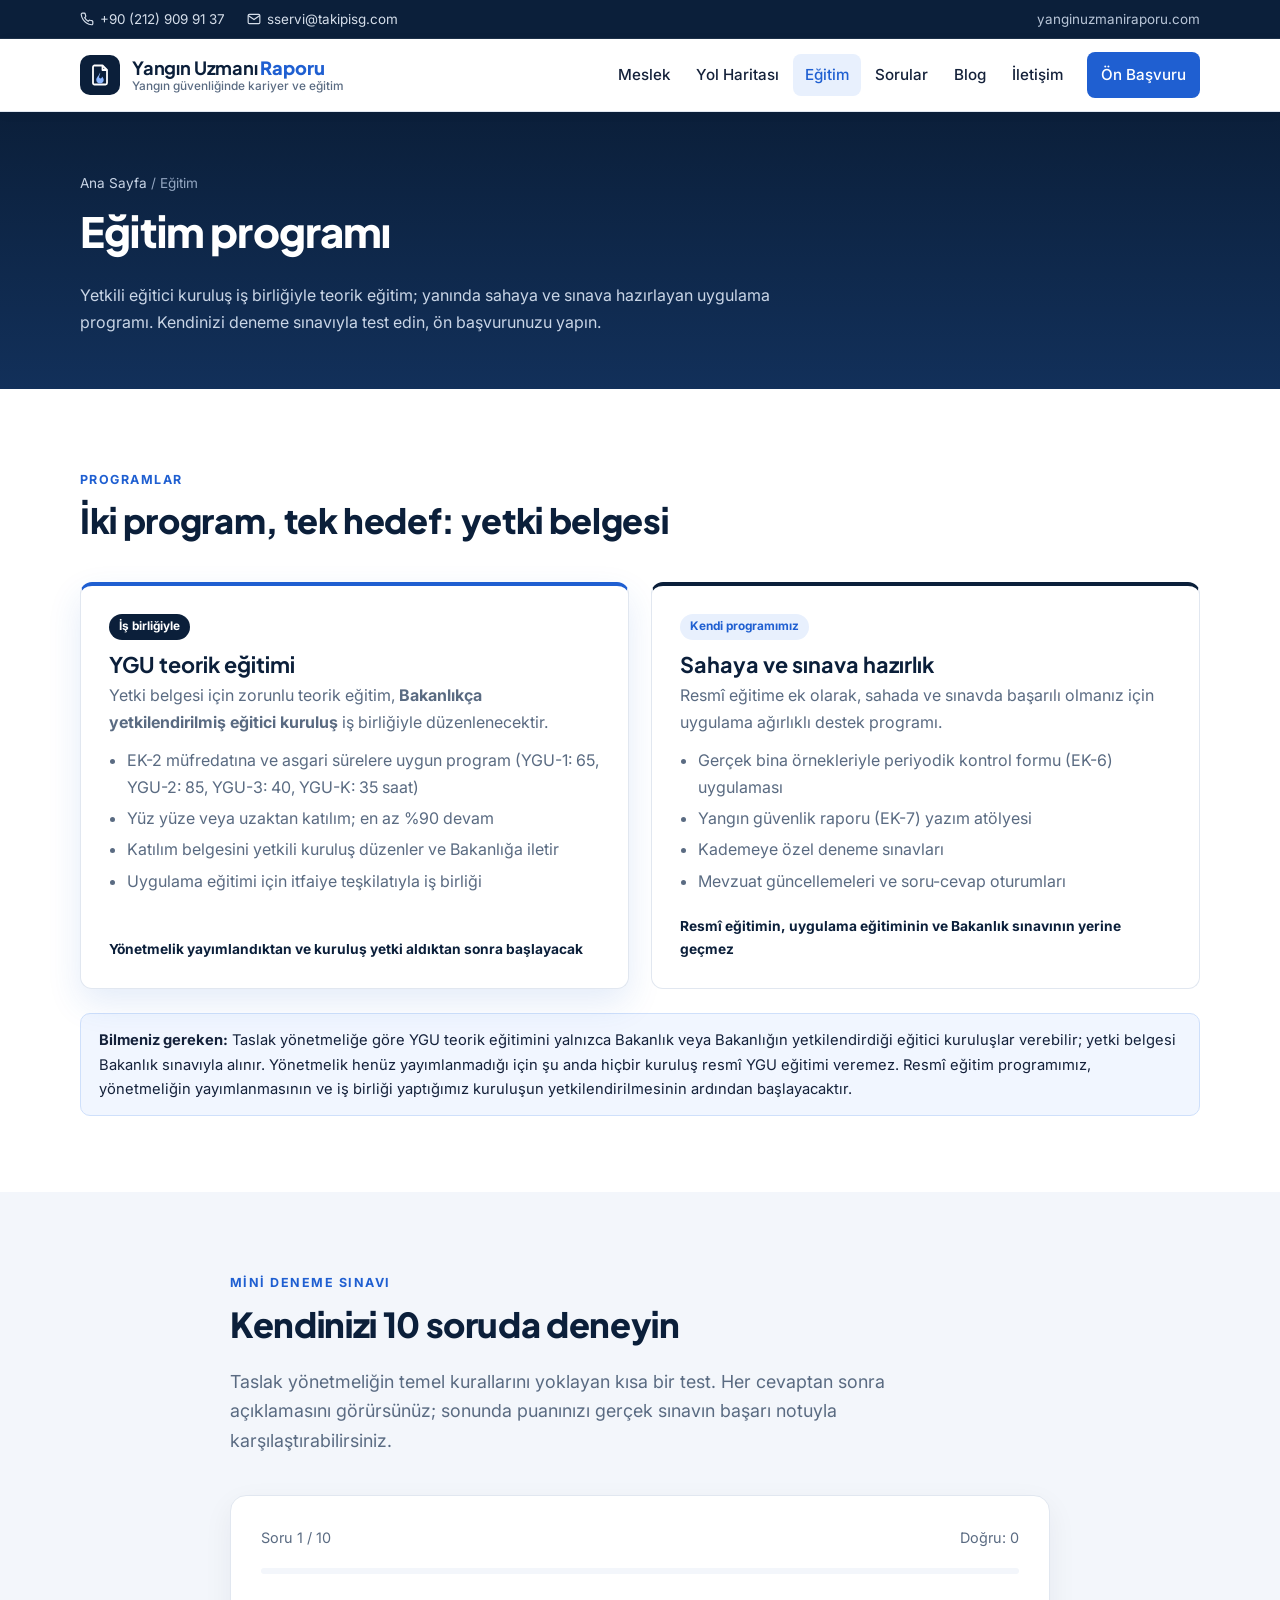
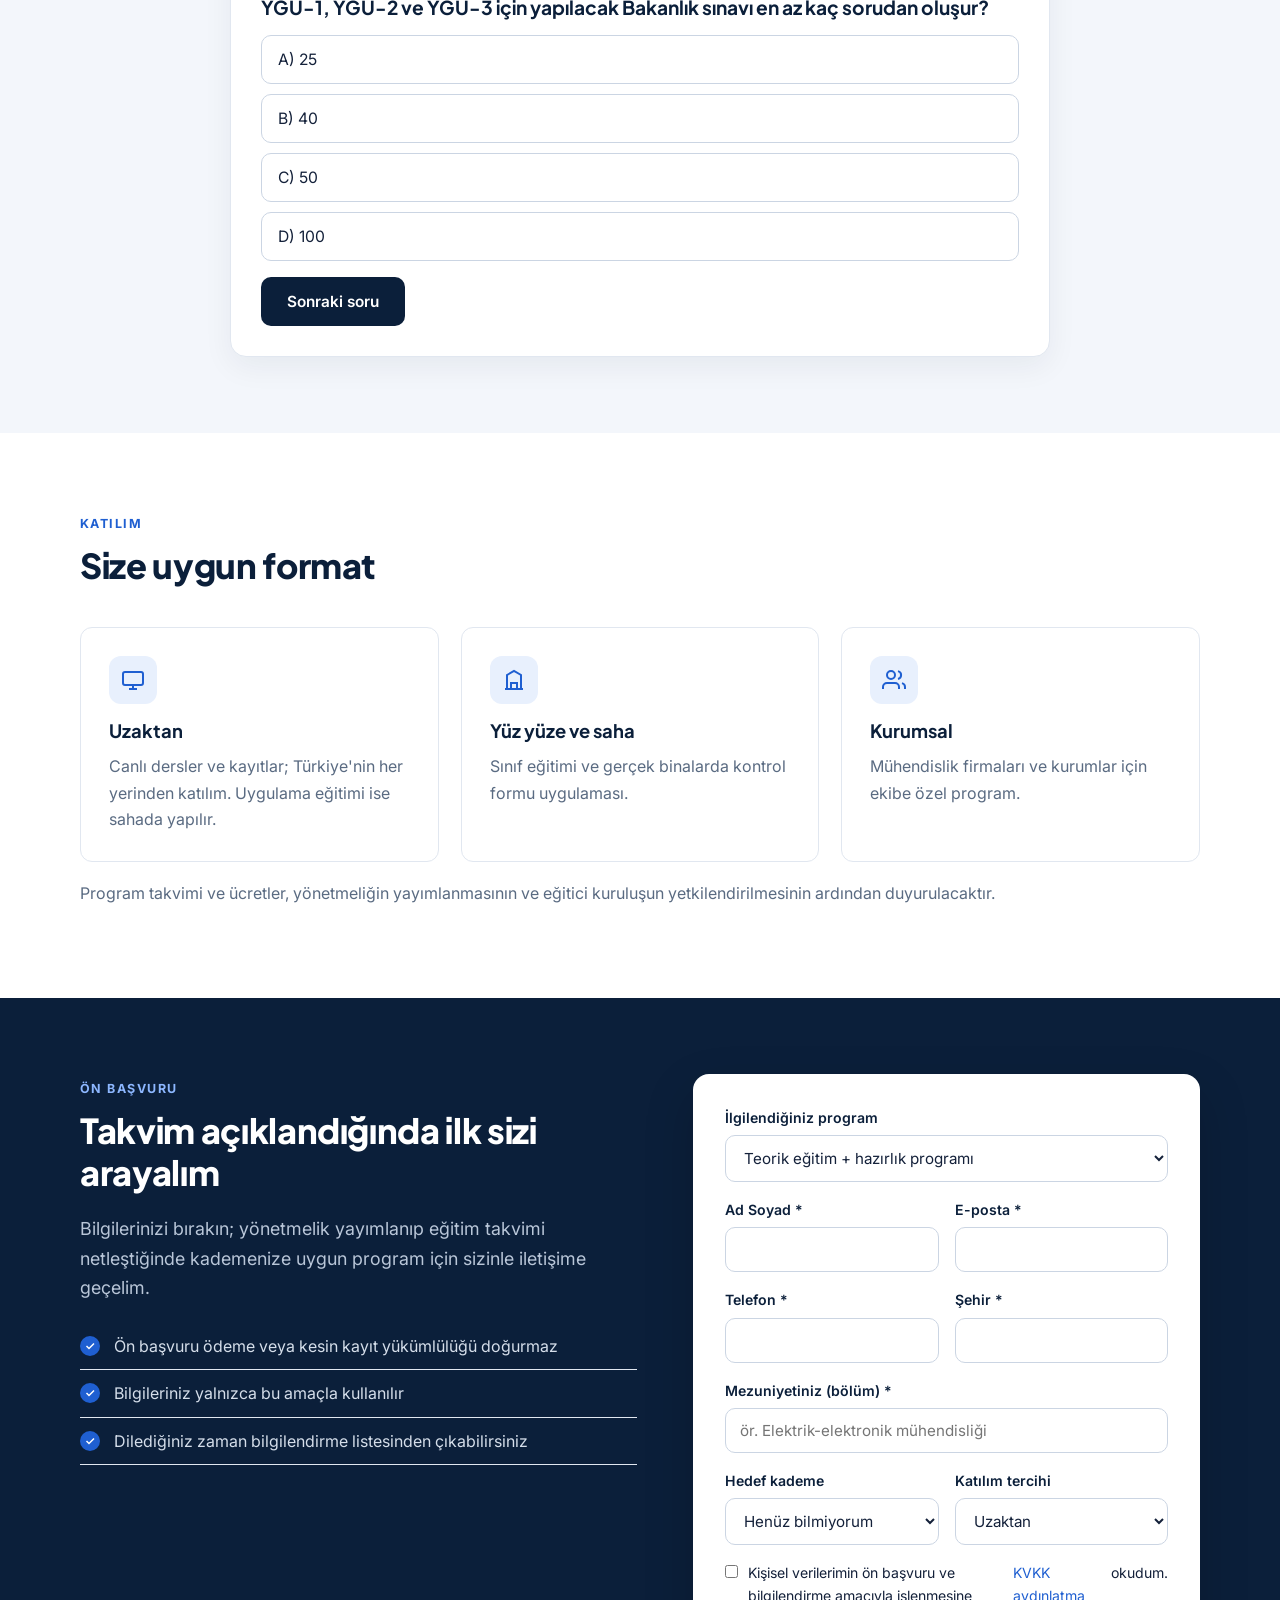
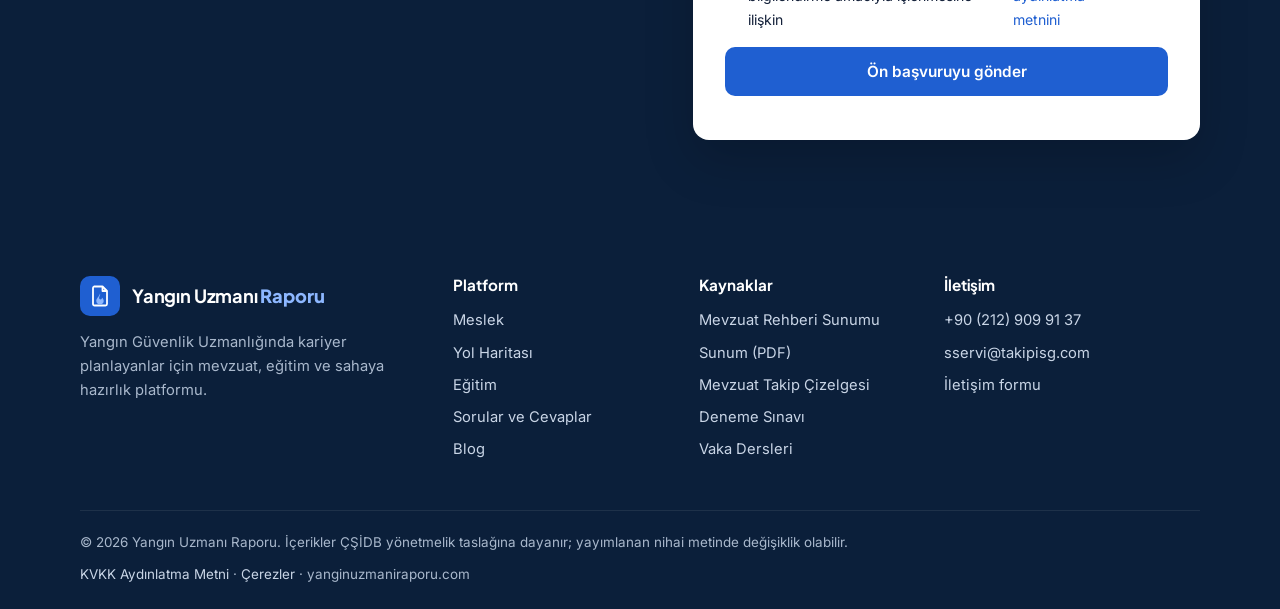
==== egitim.html @ 19a96a96 "Yangın Uzmanı Raporu sitesi: ilk yayın" ====
<!doctype html>
<html lang="tr">
<head>
  <meta charset="utf-8">
  <meta name="viewport" content="width=device-width, initial-scale=1">
  <title>Eğitim: YGU Teorik Eğitimi, Hazırlık ve Deneme Sınavı | Yangın Uzmanı Raporu</title>
  <meta name="description" content="Yetkili eğitici kuruluş iş birliğiyle YGU teorik eğitimi, sahaya ve sınava hazırlık programı, 10 soruluk mini deneme sınavı ve ön başvuru formu.">
  <link href="https://fonts.googleapis.com/css2?family=Inter:wght@400;500;600;700&display=swap" rel="stylesheet">
  <link rel="icon" href="assets/favicon.svg" type="image/svg+xml">
  <meta name="theme-color" content="#0b1f3a">
  <link rel="canonical" href="https://www.yanginuzmaniraporu.com/egitim.html">
  <meta property="og:type" content="website">
  <meta property="og:site_name" content="Yangın Uzmanı Raporu">
  <meta property="og:locale" content="tr_TR">
  <meta property="og:title" content="Eğitim: YGU Teorik Eğitimi, Hazırlık ve Deneme Sınavı | Yangın Uzmanı Raporu">
  <meta property="og:description" content="Yetkili eğitici kuruluş iş birliğiyle YGU teorik eğitimi, sahaya ve sınava hazırlık programı, 10 soruluk mini deneme sınavı ve ön başvuru formu.">
  <meta property="og:url" content="https://www.yanginuzmaniraporu.com/egitim.html">
  <meta property="og:image" content="https://www.yanginuzmaniraporu.com/assets/og-image.png">
  <meta name="twitter:card" content="summary_large_image">
<link rel="stylesheet" href="assets/style.css">
</head>
<body>
<header id="site-header"></header>

<section class="page-hero">
  <div class="container">
    <div class="crumbs"><a href="index.html">Ana Sayfa</a> / Eğitim</div>
    <h1>Eğitim programı</h1>
    <p>Yetkili eğitici kuruluş iş birliğiyle teorik eğitim; yanında sahaya ve sınava hazırlayan uygulama programı. Kendinizi deneme sınavıyla test edin, ön başvurunuzu yapın.</p>
  </div>
</section>

<section class="section">
  <div class="container">
    <div class="section-head"><span class="eyebrow">Programlar</span><h2>İki program, tek hedef: yetki belgesi</h2></div>
    <div class="grid grid-2">
      <div class="card level featured">
        <span class="tag navy" style="align-self:flex-start">İş birliğiyle</span>
        <h3 style="margin-top:12px;font-size:1.35rem">YGU teorik eğitimi</h3>
        <p>Yetki belgesi için zorunlu teorik eğitim, <strong data-ortak></strong> iş birliğiyle düzenlenecektir.</p>
        <ul>
          <li>EK-2 müfredatına ve asgari sürelere uygun program (YGU-1: 65, YGU-2: 85, YGU-3: 40, YGU-K: 35 saat)</li>
          <li>Yüz yüze veya uzaktan katılım; en az %90 devam</li>
          <li>Katılım belgesini yetkili kuruluş düzenler ve Bakanlığa iletir</li>
          <li>Uygulama eğitimi için itfaiye teşkilatıyla iş birliği</li>
        </ul>
        <div class="hours">Yönetmelik yayımlandıktan ve kuruluş yetki aldıktan sonra başlayacak</div>
      </div>
      <div class="card level">
        <span class="tag" style="align-self:flex-start">Kendi programımız</span>
        <h3 style="margin-top:12px;font-size:1.35rem">Sahaya ve sınava hazırlık</h3>
        <p>Resmî eğitime ek olarak, sahada ve sınavda başarılı olmanız için uygulama ağırlıklı destek programı.</p>
        <ul>
          <li>Gerçek bina örnekleriyle periyodik kontrol formu (EK-6) uygulaması</li>
          <li>Yangın güvenlik raporu (EK-7) yazım atölyesi</li>
          <li>Kademeye özel deneme sınavları</li>
          <li>Mevzuat güncellemeleri ve soru-cevap oturumları</li>
        </ul>
        <div class="hours">Resmî eğitimin, uygulama eğitiminin ve Bakanlık sınavının yerine geçmez</div>
      </div>
    </div>
    <div class="note" style="margin-top:24px"><strong>Bilmeniz gereken:</strong> Taslak yönetmeliğe göre YGU teorik eğitimini yalnızca Bakanlık veya Bakanlığın yetkilendirdiği eğitici kuruluşlar verebilir; yetki belgesi Bakanlık sınavıyla alınır. Yönetmelik henüz yayımlanmadığı için şu anda hiçbir kuruluş resmî YGU eğitimi veremez. Resmî eğitim programımız, yönetmeliğin yayımlanmasının ve iş birliği yaptığımız kuruluşun yetkilendirilmesinin ardından başlayacaktır.</div>
  </div>
</section>

<section class="section soft" id="deneme">
  <div class="container" style="max-width:860px">
    <div class="section-head"><span class="eyebrow">Mini deneme sınavı</span><h2>Kendinizi 10 soruda deneyin</h2>
      <p class="lead">Taslak yönetmeliğin temel kurallarını yoklayan kısa bir test. Her cevaptan sonra açıklamasını görürsünüz; sonunda puanınızı gerçek sınavın başarı notuyla karşılaştırabilirsiniz.</p></div>
    <div class="quiz" id="quiz"></div>
  </div>
</section>

<section class="section">
  <div class="container">
    <div class="section-head"><span class="eyebrow">Katılım</span><h2>Size uygun format</h2></div>
    <div class="grid grid-3">
      <div class="card"><div class="icon"><svg viewBox="0 0 24 24" fill="none" stroke="currentColor" stroke-width="2"><rect x="2" y="4" width="20" height="13" rx="2"/><path d="M8 21h8M12 17v4"/></svg></div><h3>Uzaktan</h3><p>Canlı dersler ve kayıtlar; Türkiye'nin her yerinden katılım. Uygulama eğitimi ise sahada yapılır.</p></div>
      <div class="card"><div class="icon"><svg viewBox="0 0 24 24" fill="none" stroke="currentColor" stroke-width="2"><path d="M3 21h18M5 21V7l7-4 7 4v14"/><path d="M9 21v-6h6v6"/></svg></div><h3>Yüz yüze ve saha</h3><p>Sınıf eğitimi ve gerçek binalarda kontrol formu uygulaması.</p></div>
      <div class="card"><div class="icon"><svg viewBox="0 0 24 24" fill="none" stroke="currentColor" stroke-width="2"><path d="M17 21v-2a4 4 0 0 0-4-4H5a4 4 0 0 0-4 4v2"/><circle cx="9" cy="7" r="4"/><path d="M23 21v-2a4 4 0 0 0-3-3.9M16 3.1a4 4 0 0 1 0 7.8"/></svg></div><h3>Kurumsal</h3><p>Mühendislik firmaları ve kurumlar için ekibe özel program.</p></div>
    </div>
    <p style="margin-top:18px;color:var(--muted)">Program takvimi ve ücretler, yönetmeliğin yayımlanmasının ve eğitici kuruluşun yetkilendirilmesinin ardından duyurulacaktır.</p>
  </div>
</section>

<section class="section dark" id="on-basvuru">
  <div class="container split" style="align-items:start">
    <div>
      <span class="eyebrow">Ön başvuru</span>
      <h2>Takvim açıklandığında ilk sizi arayalım</h2>
      <p class="lead">Bilgilerinizi bırakın; yönetmelik yayımlanıp eğitim takvimi netleştiğinde kademenize uygun program için sizinle iletişime geçelim.</p>
      <ul class="check-list" style="margin-top:20px">
        <li>Ön başvuru ödeme veya kesin kayıt yükümlülüğü doğurmaz</li>
        <li>Bilgileriniz yalnızca bu amaçla kullanılır</li>
        <li>Dilediğiniz zaman bilgilendirme listesinden çıkabilirsiniz</li>
      </ul>
    </div>
    <form data-form="YGU Eğitimi Ön Başvuru" class="form-card">
      <label for="k-program">İlgilendiğiniz program</label>
      <select id="k-program" name="Program"><option>Teorik eğitim + hazırlık programı</option><option>Yalnızca YGU teorik eğitimi</option><option>Yalnızca hazırlık programı</option><option>Kurumsal (ekip) programı</option></select>
      <div class="row">
        <div><label for="k-ad">Ad Soyad *</label><input id="k-ad" name="Ad Soyad" required></div>
        <div><label for="k-mail">E-posta *</label><input id="k-mail" name="E-posta" type="email" required></div>
      </div>
      <div class="row">
        <div><label for="k-tel">Telefon *</label><input id="k-tel" name="Telefon" type="tel" required></div>
        <div><label for="k-sehir">Şehir *</label><input id="k-sehir" name="Şehir" required></div>
      </div>
      <label for="k-mezun">Mezuniyetiniz (bölüm) *</label><input id="k-mezun" name="Mezuniyet" required placeholder="ör. Elektrik-elektronik mühendisliği">
      <div class="row">
        <div><label for="k-kademe">Hedef kademe</label>
          <select id="k-kademe" name="Hedef Kademe"><option>Henüz bilmiyorum</option><option>YGU-1</option><option>YGU-2</option><option>YGU-3</option><option>YGU-K</option></select></div>
        <div><label for="k-format">Katılım tercihi</label>
          <select id="k-format" name="Katılım"><option>Uzaktan</option><option>Yüz yüze</option><option>Kurumsal</option></select></div>
      </div>
      <label class="check"><input type="checkbox" required> Kişisel verilerimin ön başvuru ve bilgilendirme amacıyla işlenmesine ilişkin <a href="kvkk.html" target="_blank">KVKK aydınlatma metnini</a> okudum.</label>
      <button class="btn btn-accent" type="submit" style="width:100%;margin-top:8px">Ön başvuruyu gönder</button>
      <p class="form-status" style="margin:12px 0 0;color:var(--muted);font-size:.88rem"></p>
    </form>
  </div>
</section>

<footer id="site-footer"></footer>
<script src="data/deneme.js"></script>
<script src="assets/main.js"></script>
<script src="assets/tools.js"></script>
<script>document.addEventListener("DOMContentLoaded", () => initQuiz("quiz"));</script>
</body>
</html>
---- assets/style.css ----
@import url("https://fonts.googleapis.com/css2?family=Plus+Jakarta+Sans:wght@600;700;800&display=swap");
/* =========================================================
   Renk paleti: lacivert ve beyaz ağırlıklı
   ========================================================= */
:root {
  --font-head: "Plus Jakarta Sans", "Inter", system-ui, sans-serif;
  --navy: #0b1f3a;
  --navy-2: #12305a;
  --navy-3: #1b3f73;
  --accent: #1f5fd1;        /* vurgu mavisi: buton, bağlantı */
  --accent-2: #8db7ff;      /* koyu zeminde açık vurgu */
  --accent-soft: #e8f0fd;   /* açık zeminde etiket/ikon arka planı */
  --ink: #14213a;
  --muted: #5a6b82;
  --line: #e1e7f0;
  --bg: #ffffff;
  --bg-soft: #f3f6fb;
  --radius: 12px;
  --max: 1160px;
  --font: "Inter", system-ui, -apple-system, "Segoe UI", Roboto, sans-serif;
  /* eski sayfalarla uyumluluk */
  --fire: var(--accent);
  --fire-2: var(--accent-2);
}

* { box-sizing: border-box; }
html { scroll-behavior: smooth; }
body { margin: 0; font-family: var(--font); color: var(--ink); background: var(--bg); line-height: 1.65; font-size: 16px; }
img { max-width: 100%; display: block; }
a { color: var(--accent); text-decoration: none; }
a:hover { text-decoration: underline; }
h1, h2, h3, h4 { line-height: 1.22; margin: 0 0 .6em; color: var(--navy); font-family: var(--font-head); font-weight: 800; }
h3, h4 { font-weight: 700; }
h1 { font-size: clamp(2rem, 4.8vw, 3.3rem); letter-spacing: -.02em; }
h2 { font-size: clamp(1.5rem, 3vw, 2.15rem); letter-spacing: -.01em; }
h3 { font-size: 1.15rem; }
p { margin: 0 0 1em; }

.container { width: 100%; max-width: var(--max); margin: 0 auto; padding: 0 20px; }
.section { padding: 76px 0; scroll-margin-top: 80px; }
.section.soft { background: var(--bg-soft); }
.section.dark { background: var(--navy); color: #d5deea; }
.section.dark h2, .section.dark h3 { color: #fff; }
.section-head { max-width: 740px; margin-bottom: 40px; }
.section-head.center { margin-left: auto; margin-right: auto; text-align: center; }
.eyebrow { display: inline-block; font-size: .78rem; font-weight: 700; letter-spacing: .12em; text-transform: uppercase; color: var(--accent); margin-bottom: 10px; }
.section.dark .eyebrow, .hero .eyebrow, .page-hero .eyebrow { color: var(--accent-2); }
.lead { font-size: 1.12rem; color: var(--muted); }
.section.dark .lead { color: #b9c6d8; }

/* Duyuru şeridi ve üst çubuk */
.announce { background: var(--accent); color: #fff; font-size: .88rem; text-align: center; padding: 8px 40px; position: relative; }
.announce a { color: #fff; font-weight: 700; text-decoration: underline; }
.announce button { position: absolute; right: 12px; top: 50%; transform: translateY(-50%); background: none; border: 0; color: #fff; font-size: 1.1rem; cursor: pointer; }
.topbar { background: var(--navy); color: #b9c6d8; font-size: .84rem; border-bottom: 1px solid rgba(255,255,255,.08); }
.topbar .container { display: flex; gap: 22px; justify-content: space-between; align-items: center; height: 38px; }
.topbar a { color: #d5deea; }
.topbar .left { display: flex; gap: 22px; }
@media (max-width: 640px) { .topbar .hide-sm { display: none; } }

/* Header */
.site-header { position: sticky; top: 0; z-index: 50; background: #fff; border-bottom: 1px solid var(--line); box-shadow: 0 2px 12px rgba(11,31,58,.04); }
.site-header .container { display: flex; align-items: center; justify-content: space-between; height: 72px; }
.brand { display: flex; align-items: center; gap: 12px; color: var(--navy); font-weight: 800; font-size: 1.08rem; line-height: 1.2; }
.brand:hover { text-decoration: none; }
.brand-mark { width: 40px; height: 40px; border-radius: 10px; display: grid; place-items: center; background: var(--navy); flex: none; }
.brand small { display: block; font-weight: 500; font-size: .74rem; color: var(--muted); font-family: var(--font); letter-spacing: 0; }
.wordmark { font-family: var(--font-head); font-weight: 700; font-size: 1.14rem; letter-spacing: -.01em; }
.wordmark b { font-weight: 800; color: var(--accent); }
.site-footer .wordmark b { color: var(--accent-2); }
.nav { display: flex; gap: 2px; align-items: center; }
.nav a { color: var(--ink); padding: 8px 12px; border-radius: 8px; font-size: .95rem; font-weight: 500; white-space: nowrap; }
.nav a:hover { background: var(--bg-soft); text-decoration: none; }
.nav a.active { color: var(--accent); background: var(--accent-soft); }
.nav .btn { margin-left: 10px; color: #fff; }
.nav .btn:hover { background: var(--navy-2); }
.nav-toggle { display: none; background: none; border: 0; color: var(--navy); padding: 8px; cursor: pointer; }
@media (max-width: 980px) {
  .nav-toggle { display: block; }
  .nav { display: none; position: absolute; top: 72px; left: 0; right: 0; flex-direction: column; align-items: stretch; background: #fff; padding: 12px 20px 20px; gap: 2px; border-bottom: 1px solid var(--line); box-shadow: 0 12px 24px rgba(11,31,58,.08); }
  .nav.open { display: flex; }
  .nav .btn { margin: 8px 0 0; text-align: center; }
}

/* Buttons */
.btn { display: inline-block; padding: 13px 24px; border-radius: 10px; font-weight: 600; font-size: .96rem; border: 2px solid transparent; cursor: pointer; transition: .15s; font-family: inherit; text-align: center; }
.btn:hover { text-decoration: none; transform: translateY(-1px); }
.btn-primary { background: var(--navy); color: #fff !important; }
.btn-primary:hover { background: var(--navy-3); }
.btn-accent { background: var(--accent); color: #fff !important; }
.btn-accent:hover { background: #184fb0; }
.btn-white { background: #fff; color: var(--navy) !important; }
.btn-ghost { border-color: rgba(255,255,255,.45); color: #fff !important; background: transparent; }
.btn-ghost:hover { border-color: #fff; }
.btn-outline { border-color: var(--navy); color: var(--navy) !important; background: transparent; }

/* Hero */
.hero { position: relative; color: #fff; overflow: hidden; text-align: center;
  background: radial-gradient(900px 420px at 50% -10%, rgba(141,183,255,.22), transparent 70%), linear-gradient(180deg, var(--navy) 0%, var(--navy-2) 100%);
  padding: 96px 0 88px; }
.hero h1 { color: #fff; max-width: 860px; margin-left: auto; margin-right: auto; }
.hero h1 span { color: var(--accent-2); display: block; }
.hero p { color: #c9d5e6; font-size: 1.15rem; max-width: 680px; margin-left: auto; margin-right: auto; }
.pill { display: inline-flex; align-items: center; gap: 8px; border: 1px solid rgba(255,255,255,.25); background: rgba(255,255,255,.06); color: #dbe5f3; border-radius: 99px; padding: 6px 16px; font-size: .85rem; margin-bottom: 22px; }
.pill i { width: 8px; height: 8px; border-radius: 50%; background: #5ad19a; display: inline-block; }
.hero-actions { display: flex; gap: 12px; flex-wrap: wrap; margin-top: 28px; justify-content: center; }
.stats { display: grid; grid-template-columns: repeat(4, 1fr); gap: 16px; margin: 56px auto 0; max-width: 900px; }
.stats div { background: rgba(255,255,255,.06); border: 1px solid rgba(255,255,255,.12); border-radius: 14px; padding: 18px 12px; }
.stats strong { display: block; font-size: 1.9rem; color: #fff; line-height: 1.1; }
.stats span { font-size: .85rem; color: #b9c6d8; }
@media (max-width: 720px) { .stats { grid-template-columns: repeat(2, 1fr); } .hero { padding: 64px 0; } }

.page-hero { background: linear-gradient(180deg, var(--navy) 0%, var(--navy-2) 100%); color: #fff; padding: 60px 0 54px; }
.page-hero h1 { color: #fff; font-size: clamp(1.8rem, 4vw, 2.6rem); }
.page-hero p { color: #c9d5e6; max-width: 720px; margin: 0; }
.crumbs { font-size: .85rem; color: #93a6c1; margin-bottom: 12px; }
.crumbs a { color: #c9d5e6; }

/* Grid & cards */
.grid { display: grid; gap: 22px; }
.grid-2 { grid-template-columns: repeat(2, 1fr); }
.grid-3 { grid-template-columns: repeat(3, 1fr); }
.grid-4 { grid-template-columns: repeat(4, 1fr); }
@media (max-width: 960px) { .grid-3, .grid-4 { grid-template-columns: repeat(2, 1fr); } }
@media (max-width: 640px) { .grid-2, .grid-3, .grid-4 { grid-template-columns: 1fr; } }
.card { background: #fff; border: 1px solid var(--line); border-radius: var(--radius); padding: 28px; transition: .2s; }
.card:hover { border-color: #c5d5ee; box-shadow: 0 12px 30px rgba(11,31,58,.07); }
.card p { color: var(--muted); margin-bottom: 0; }
.card ul { margin: 12px 0 0; padding-left: 18px; color: var(--muted); }
.card ul li { margin-bottom: 5px; }
.icon { width: 48px; height: 48px; border-radius: 12px; display: grid; place-items: center; background: var(--accent-soft); color: var(--accent); margin-bottom: 16px; }
.icon svg { width: 24px; height: 24px; }
.tag { display: inline-block; font-size: .74rem; font-weight: 700; padding: 3px 10px; border-radius: 99px; background: var(--accent-soft); color: var(--accent); margin-right: 6px; }
.tag.navy { background: var(--navy); color: #fff; }
.tag.gray { background: #eef1f5; color: #4b5866; }

/* Adımlar */
.step-card { position: relative; padding-top: 34px; }
.step-no { position: absolute; top: -18px; left: 24px; width: 40px; height: 40px; border-radius: 50%; background: var(--navy); color: #fff; font-weight: 800; display: grid; place-items: center; box-shadow: 0 0 0 6px var(--bg-soft); }
.step-card .tag { margin-top: 12px; }

/* Seviye kartları */
.level { display: flex; flex-direction: column; border-top: 4px solid var(--navy); }
.level.featured { border-top-color: var(--accent); box-shadow: 0 14px 34px rgba(31,95,209,.12); }
.level .lv { font-size: 1.7rem; font-weight: 800; color: var(--navy); line-height: 1; }
.level.featured .lv { color: var(--accent); }
.level h3 { margin: 6px 0 4px; }
.level .who { font-size: .9rem; color: var(--muted); margin-bottom: 10px; }
.level .label { font-size: .74rem; font-weight: 700; letter-spacing: .08em; text-transform: uppercase; color: var(--navy); margin-top: 8px; }
.level .hours { margin-top: auto; padding-top: 16px; font-size: .86rem; font-weight: 700; color: var(--navy); }
.level .warn { font-size: .84rem; background: #fff8e6; border: 1px solid #f1dfa6; border-radius: 8px; padding: 8px 10px; margin-top: 10px; color: #6b5a1f; }

/* Bina kartları */
.bld .period { display: inline-block; font-weight: 700; font-size: .85rem; color: var(--navy); background: var(--bg-soft); border-radius: 99px; padding: 4px 12px; margin: 10px 0 8px; }
.bld .rule { font-size: .9rem; color: var(--ink); border-top: 1px dashed var(--line); padding-top: 8px; margin-top: 8px; }

/* Split / panel */
.split { display: grid; grid-template-columns: 1.1fr 1fr; gap: 56px; align-items: center; }
@media (max-width: 860px) { .split { grid-template-columns: 1fr; gap: 32px; } }
.panel { background: var(--navy); color: #d5deea; border-radius: 16px; padding: 34px; }
.panel h3 { color: #fff; }
.check-list { list-style: none; padding: 0; margin: 0; }
.check-list li { padding: 10px 0 10px 34px; position: relative; border-bottom: 1px solid var(--line); }
.panel .check-list li { border-color: rgba(255,255,255,.1); }
.check-list li::before { content: ""; position: absolute; left: 0; top: 13px; width: 20px; height: 20px; border-radius: 50%;
  background: var(--accent) url("data:image/svg+xml,%3Csvg xmlns='http://www.w3.org/2000/svg' viewBox='0 0 24 24' fill='none' stroke='white' stroke-width='3'%3E%3Cpath d='M5 12l5 5L20 7'/%3E%3C/svg%3E") center/12px no-repeat; }

/* Tablo */
.table-wrap { overflow-x: auto; border: 1px solid var(--line); border-radius: var(--radius); }
table { width: 100%; border-collapse: collapse; font-size: .95rem; background: #fff; }
th, td { text-align: left; padding: 14px 16px; border-bottom: 1px solid var(--line); vertical-align: top; }
th { background: var(--bg-soft); color: var(--navy); font-weight: 700; }
tr:last-child td { border-bottom: 0; }

/* Not kutusu */
.note { background: #f1f6ff; border: 1px solid #cfe0fb; border-radius: 10px; padding: 14px 18px; font-size: .92rem; color: var(--ink); }

/* Formlar */
form .row { display: grid; grid-template-columns: 1fr 1fr; gap: 16px; }
@media (max-width: 640px) { form .row { grid-template-columns: 1fr; } }
label { display: block; font-size: .88rem; font-weight: 600; margin-bottom: 6px; color: var(--navy); }
input, select, textarea { width: 100%; padding: 12px 14px; border: 1px solid #cbd5e3; border-radius: 10px; font-family: inherit; font-size: .95rem; margin-bottom: 16px; background: #fff; color: var(--ink); }
input:focus, select:focus, textarea:focus { outline: 2px solid rgba(31,95,209,.3); border-color: var(--accent); }
textarea { min-height: 130px; resize: vertical; }
label.check { display: flex; gap: 10px; align-items: flex-start; font-weight: 400; color: var(--ink); margin-bottom: 8px; }
label.check input { width: auto; margin: 4px 0 0; }
.form-card { background: #fff; border-radius: 16px; padding: 32px; box-shadow: 0 20px 50px rgba(0,0,0,.18); color: var(--ink); }
@media (max-width: 640px) { .form-card { padding: 22px 18px; } }

/* Testler */
.tool { background: #fff; border: 1px solid var(--line); border-radius: 16px; padding: 32px; box-shadow: 0 10px 30px rgba(11,31,58,.06); }
@media (max-width: 640px) { .tool { padding: 22px 18px; } }
.tool-grid { display: grid; grid-template-columns: 1fr 1fr; gap: 16px; align-items: start; }
@media (max-width: 720px) { .tool-grid { grid-template-columns: 1fr; gap: 0; } }
.tool-result { margin-top: 18px; border-radius: 12px; padding: 22px 24px; border: 1px solid; }
.tool-result.yes { background: #f1f6ff; border-color: #cfe0fb; }
.tool-result.no { background: #f5f6f8; border-color: #dde2ea; }
.tool-result > strong { display: block; font-size: 1.12rem; color: var(--navy); margin-bottom: 12px; }
.tool-result p { margin: 12px 0 0; }
.tool-result .btn { margin-top: 16px; }
.tool-result .small { font-size: .86rem; color: var(--muted); }
.tool-facts { display: grid; grid-template-columns: repeat(3, 1fr); gap: 12px; }
@media (max-width: 720px) { .tool-facts { grid-template-columns: 1fr; } }
.tool-facts div { background: #fff; border: 1px solid var(--line); border-radius: 10px; padding: 12px 14px; }
.tool-facts span { display: block; font-size: .76rem; color: var(--muted); text-transform: uppercase; letter-spacing: .04em; }
.tool-facts b { color: var(--navy); }

/* SSS */
.faq { border: 1px solid var(--line); border-radius: 12px; background: #fff; margin-bottom: 10px; }
.faq summary { cursor: pointer; list-style: none; padding: 17px 52px 17px 22px; font-weight: 600; color: var(--navy); position: relative; }
.faq summary::-webkit-details-marker { display: none; }
.faq summary::after { content: "+"; position: absolute; right: 22px; top: 50%; transform: translateY(-50%); font-size: 1.4rem; color: var(--accent); font-weight: 400; }
.faq[open] summary::after { content: "–"; }
.faq[open] { border-color: #c5d5ee; }
.faq > div { padding: 0 22px 18px; color: var(--muted); }

/* Blog kartları */
.post-card { display: flex; flex-direction: column; padding: 0; overflow: hidden; }
.post-card .thumb { height: 130px; background: linear-gradient(135deg, var(--navy), var(--navy-3)); display: flex; align-items: flex-end; padding: 16px; }
.post-card .body { padding: 22px; flex: 1; display: flex; flex-direction: column; }
.post-card h3 { margin: 4px 0 8px; }
.post-card h3 a { color: var(--navy); }
.post-card .meta { font-size: .82rem; color: var(--muted); margin-top: auto; padding-top: 14px; }
.filters { display: flex; gap: 8px; flex-wrap: wrap; margin-bottom: 28px; }
.filters button { font-family: inherit; border: 1px solid var(--line); background: #fff; padding: 8px 16px; border-radius: 99px; cursor: pointer; font-size: .9rem; color: var(--ink); }
.filters button.active { background: var(--navy); color: #fff; border-color: var(--navy); }
.search { width: 100%; max-width: 360px; padding: 10px 14px; border: 1px solid var(--line); border-radius: 10px; font-family: inherit; font-size: .95rem; }

/* Makale */
.article { max-width: 760px; margin: 0 auto; }
.article .meta { color: var(--muted); font-size: .9rem; margin-bottom: 28px; }
.article h2 { margin-top: 1.6em; font-size: 1.5rem; }
.article blockquote { margin: 1.5em 0; padding: 16px 20px; border-left: 4px solid var(--accent); background: var(--bg-soft); border-radius: 0 8px 8px 0; }
.comment { border: 1px solid var(--line); border-radius: var(--radius); padding: 18px 20px; margin-bottom: 14px; background: #fff; }

/* CTA */
.cta { background: linear-gradient(120deg, var(--navy), var(--navy-3)); color: #fff; border-radius: 18px; padding: 52px; text-align: center; }
.cta h2 { color: #fff; margin: 0 0 8px; }
.cta p { margin: 0 auto; color: #c9d5e6; max-width: 620px; }
.cta .hero-actions { margin-top: 24px; }
@media (max-width: 640px) { .cta { padding: 34px 22px; } }

/* WhatsApp butonu */
.wa-btn { position: fixed; right: 20px; bottom: 20px; z-index: 60; width: 56px; height: 56px; border-radius: 50%; background: #25d366; display: grid; place-items: center; box-shadow: 0 8px 24px rgba(0,0,0,.2); }
.wa-btn:hover { transform: scale(1.05); }

/* Footer */
.site-footer { background: var(--navy); color: #a9b8cc; padding: 60px 0 24px; font-size: .92rem; }
.site-footer h4 { color: #fff; font-size: .95rem; margin-bottom: 14px; }
.site-footer a { color: #c9d5e6; }
.site-footer ul { list-style: none; padding: 0; margin: 0; }
.site-footer li { margin-bottom: 8px; }
.site-footer .brand { color: #fff; }
.site-footer .brand-mark { background: var(--accent); }
.footer-grid { display: grid; grid-template-columns: 1.6fr 1fr 1fr 1.2fr; gap: 32px; }
@media (max-width: 860px) { .footer-grid { grid-template-columns: 1fr 1fr; } }
@media (max-width: 520px) { .footer-grid { grid-template-columns: 1fr; } }
.footer-bottom { border-top: 1px solid rgba(255,255,255,.08); margin-top: 40px; padding-top: 20px; display: flex; justify-content: space-between; flex-wrap: wrap; gap: 10px; font-size: .84rem; }

/* İki sütunlu giriş alanı */
.hero-split { position: relative; color: #fff; overflow: hidden;
  background: radial-gradient(700px 420px at 85% 30%, rgba(141,183,255,.18), transparent 70%), linear-gradient(160deg, var(--navy) 0%, var(--navy-2) 100%);
  padding: 80px 0 76px; }
.hero-split .container { display: grid; grid-template-columns: 1.05fr 1fr; gap: 56px; align-items: center; }
@media (max-width: 900px) { .hero-split .container { grid-template-columns: 1fr; gap: 36px; } .hero-split { padding: 56px 0; } }
.hero-split h1 { color: #fff; font-size: clamp(2rem, 4.2vw, 3.1rem); }
.hero-split h1 em { font-style: normal; color: var(--accent-2); }
.hero-split p { color: #c9d5e6; font-size: 1.12rem; max-width: 560px; }
.hero-split .hero-actions { justify-content: flex-start; }
.kicker { display: inline-block; font-size: .8rem; font-weight: 700; letter-spacing: .1em; text-transform: uppercase; color: var(--accent-2); border-left: 3px solid var(--accent-2); padding-left: 10px; margin-bottom: 18px; }
.facts-inline { display: flex; flex-wrap: wrap; gap: 8px 26px; margin-top: 30px; padding-top: 22px; border-top: 1px solid rgba(255,255,255,.14); font-size: .92rem; color: #c9d5e6; }
.facts-inline b { color: #fff; font-family: var(--font-head); font-size: 1.15rem; margin-right: 4px; }
.cover-card { display: block; position: relative; border-radius: 14px; overflow: hidden; box-shadow: 0 30px 60px rgba(0,0,0,.35); transition: .25s; border: 1px solid rgba(255,255,255,.15); }
.cover-card:hover { transform: translateY(-3px); text-decoration: none; }
.cover-card .cap { position: absolute; left: 0; right: 0; bottom: 0; padding: 14px 18px; background: linear-gradient(0deg, rgba(11,31,58,.92), rgba(11,31,58,0)); color: #fff; font-weight: 600; font-size: .92rem; display: flex; justify-content: space-between; align-items: center; }

/* Bilgilendirme yazısı */
.info-letter { display: grid; grid-template-columns: 1fr 1.6fr; gap: 56px; align-items: start; }
.info-side { position: sticky; top: 100px; }
.info-side blockquote { margin: 24px 0 0; padding: 22px 24px; background: var(--navy); color: #e6edf7; border-radius: 14px; font-family: var(--font-head); font-weight: 600; font-size: 1.08rem; line-height: 1.5; position: relative; }
.info-side blockquote::before { content: "“"; position: absolute; top: -18px; left: 18px; font-size: 4rem; line-height: 1; color: var(--accent-2); font-family: Georgia, serif; }
.info-body p { color: var(--ink); font-size: 1.03rem; }
.info-closing { margin-top: 26px; padding: 22px 24px; border-radius: 14px; background: var(--accent-soft); border-left: 4px solid var(--accent); }
.info-closing p { margin-bottom: .6em; }
.info-closing .slogan { margin: 0; font-family: var(--font-head); font-weight: 800; font-size: 1.2rem; color: var(--navy); }
.poster { margin-top: 24px; border-radius: 14px; overflow: hidden; box-shadow: 0 18px 40px rgba(11,31,58,.18); }
@media (max-width: 860px) { .info-letter { grid-template-columns: 1fr; gap: 24px; } .info-side { position: static; } }

/* Mevzuat takip çizelgesi */
.track { list-style: none; margin: 0; padding: 0; display: grid; grid-template-columns: repeat(5, 1fr); gap: 0; position: relative; }
.track::before { content: ""; position: absolute; left: 0; right: 0; top: 15px; height: 3px; background: var(--line); }
.track li { position: relative; padding: 42px 14px 0 0; }
.track li::before { content: ""; position: absolute; left: 0; top: 6px; width: 21px; height: 21px; border-radius: 50%; background: #fff; border: 3px solid var(--line); }
.track li.done::before { background: var(--accent); border-color: var(--accent); }
.track li.now::before { background: #fff; border-color: var(--accent); box-shadow: 0 0 0 6px rgba(31,95,209,.15); }
.track .when { font-size: .78rem; font-weight: 700; text-transform: uppercase; letter-spacing: .05em; color: var(--accent); }
.track h3 { font-size: 1.02rem; margin: 4px 0 6px; }
.track p { font-size: .9rem; color: var(--muted); margin: 0; }
.track .state { display: inline-block; margin-top: 8px; font-size: .72rem; font-weight: 700; border-radius: 99px; padding: 2px 9px; background: #eef1f5; color: #4b5866; }
.track .done .state, .track li.done .state { background: #e3f4ea; color: #1d6b3d; }
.track li.now .state { background: var(--accent-soft); color: var(--accent); }
@media (max-width: 900px) {
  .track { grid-template-columns: 1fr; }
  .track::before { left: 9px; right: auto; top: 0; bottom: 0; width: 3px; height: auto; }
  .track li { padding: 0 0 26px 40px; }
  .track li::before { top: 2px; }
}

/* Dikey yol haritası */
.roadmap { list-style: none; margin: 0; padding: 0; counter-reset: r; }
.roadmap > li { position: relative; padding: 0 0 44px 76px; counter-increment: r; }
.roadmap > li::before { content: counter(r); position: absolute; left: 0; top: 0; width: 50px; height: 50px; border-radius: 14px; background: var(--navy); color: #fff; font-family: var(--font-head); font-weight: 800; font-size: 1.3rem; display: grid; place-items: center; }
.roadmap > li::after { content: ""; position: absolute; left: 24px; top: 58px; bottom: 6px; width: 2px; background: var(--line); }
.roadmap > li:last-child { padding-bottom: 0; }
.roadmap > li:last-child::after { display: none; }
.roadmap h3 { font-size: 1.3rem; margin-bottom: 6px; }
.roadmap .sub { color: var(--muted); margin-bottom: 16px; }
@media (max-width: 640px) { .roadmap > li { padding-left: 62px; } .roadmap > li::before { width: 42px; height: 42px; font-size: 1.1rem; } .roadmap > li::after { left: 20px; top: 50px; } }

/* Kademe karşılaştırma tablosu */
.compare th:first-child, .compare td:first-child { width: 120px; }
.compare td:first-child { font-family: var(--font-head); font-weight: 800; color: var(--navy); font-size: 1.05rem; }
.compare td:first-child small { display: block; font-family: var(--font); font-weight: 500; font-size: .8rem; color: var(--muted); }
.compare tr.hl td { background: #f5f9ff; }
.compare .next-step { font-size: .86rem; color: var(--accent); font-weight: 600; }

/* Vaka kartları */
.case { display: flex; flex-direction: column; }
.case .case-top { display: flex; justify-content: space-between; align-items: center; gap: 8px 10px; flex-wrap: wrap; }
.case .toll { white-space: nowrap; font-family: var(--font-head); font-weight: 800; color: var(--navy); font-size: 1.5rem; }
.case .toll small { font-family: var(--font); font-size: .78rem; font-weight: 500; color: var(--muted); margin-left: 4px; }
.case .ygu { margin-top: 14px; background: var(--bg-soft); border-left: 3px solid var(--accent); border-radius: 0 8px 8px 0; padding: 12px 14px; font-size: .9rem; color: var(--ink); }
.case .ygu b { color: var(--navy); }
.case .src { margin-top: auto; padding-top: 14px; font-size: .8rem; }

/* Deneme sınavı */
.quiz { background: #fff; border: 1px solid var(--line); border-radius: 16px; padding: 30px; box-shadow: 0 10px 30px rgba(11,31,58,.06); }
@media (max-width: 640px) { .quiz { padding: 20px 16px; } }
.quiz-head { display: flex; justify-content: space-between; align-items: center; gap: 12px; margin-bottom: 18px; font-size: .9rem; color: var(--muted); }
.quiz-progress { height: 6px; background: var(--bg-soft); border-radius: 99px; overflow: hidden; margin-bottom: 22px; }
.quiz-progress i { display: block; height: 100%; background: var(--accent); transition: width .3s; }
.quiz h3 { font-size: 1.2rem; }
.quiz .opts { display: grid; gap: 10px; margin: 16px 0; }
.quiz .opts button { text-align: left; font-family: inherit; font-size: .98rem; padding: 14px 16px; border-radius: 10px; border: 1px solid #cbd5e3; background: #fff; cursor: pointer; color: var(--ink); }
.quiz .opts button:hover:not(:disabled) { border-color: var(--accent); background: #f7faff; }
.quiz .opts button.right { border-color: #2e9e5b; background: #eaf7ef; }
.quiz .opts button.wrong { border-color: #d14b4b; background: #fdeeee; }
.quiz .opts button:disabled { cursor: default; }
.quiz .why { background: var(--bg-soft); border-radius: 10px; padding: 14px 16px; font-size: .93rem; margin-bottom: 16px; }
.quiz .score { font-family: var(--font-head); font-size: 3rem; font-weight: 800; color: var(--navy); line-height: 1; }

/* Sunum görüntüleyici */
.viewer { background: var(--navy); border-radius: 18px; padding: 18px; box-shadow: 0 20px 50px rgba(11,31,58,.18); }
.viewer-stage { position: relative; aspect-ratio: 16 / 9; background: #0a1a31; border-radius: 10px; overflow: hidden; }
.viewer-stage img { width: 100%; height: 100%; object-fit: contain; }
.viewer-nav { position: absolute; top: 50%; transform: translateY(-50%); width: 46px; height: 46px; border-radius: 50%; border: 0; background: rgba(255,255,255,.9); color: var(--navy); cursor: pointer; display: grid; place-items: center; box-shadow: 0 4px 14px rgba(0,0,0,.25); }
.viewer-nav:hover { background: #fff; }
.viewer-nav:disabled { opacity: .35; cursor: default; }
.viewer-nav.prev { left: 12px; } .viewer-nav.next { right: 12px; }
@media (max-width: 640px) { .viewer { padding: 10px; } .viewer-nav { width: 36px; height: 36px; } }
.viewer-bar { display: flex; justify-content: space-between; align-items: center; gap: 12px; flex-wrap: wrap; color: #c9d5e6; padding: 14px 4px 4px; font-size: .92rem; }
.viewer-bar .title { color: #fff; font-weight: 600; }
.viewer-bar .actions { display: flex; gap: 8px; }
.viewer-bar button, .viewer-bar a { font-family: inherit; font-size: .88rem; background: rgba(255,255,255,.1); color: #fff; border: 1px solid rgba(255,255,255,.18); border-radius: 8px; padding: 8px 12px; cursor: pointer; }
.viewer-bar a:hover, .viewer-bar button:hover { background: rgba(255,255,255,.18); text-decoration: none; }
.thumbs { display: grid; grid-template-columns: repeat(auto-fill, minmax(150px, 1fr)); gap: 14px; margin-top: 28px; }
.thumbs button { border: 2px solid transparent; border-radius: 10px; padding: 0; background: #fff; cursor: pointer; text-align: left; overflow: hidden; box-shadow: 0 2px 8px rgba(11,31,58,.08); font-family: inherit; }
.thumbs button.active { border-color: var(--accent); }
.thumbs img { aspect-ratio: 16 / 9; width: 100%; object-fit: cover; display: block; }
.thumbs span { display: block; font-size: .78rem; color: var(--ink); padding: 6px 8px; line-height: 1.3; }
.thumbs.strip { display: flex; overflow-x: auto; gap: 12px; margin-top: 16px; padding: 4px 2px 10px; scroll-snap-type: x proximity; }
.thumbs.strip button { flex: 0 0 170px; scroll-snap-align: start; }
.viewer:fullscreen { display: flex; flex-direction: column; justify-content: center; border-radius: 0; }
.viewer:fullscreen .viewer-stage { aspect-ratio: auto; flex: 1; }

.empty { color: var(--muted); padding: 24px; text-align: center; border: 1px dashed var(--line); border-radius: 8px; }
@media (max-width: 640px) { .stack-sm { grid-template-columns: 1fr !important; } }
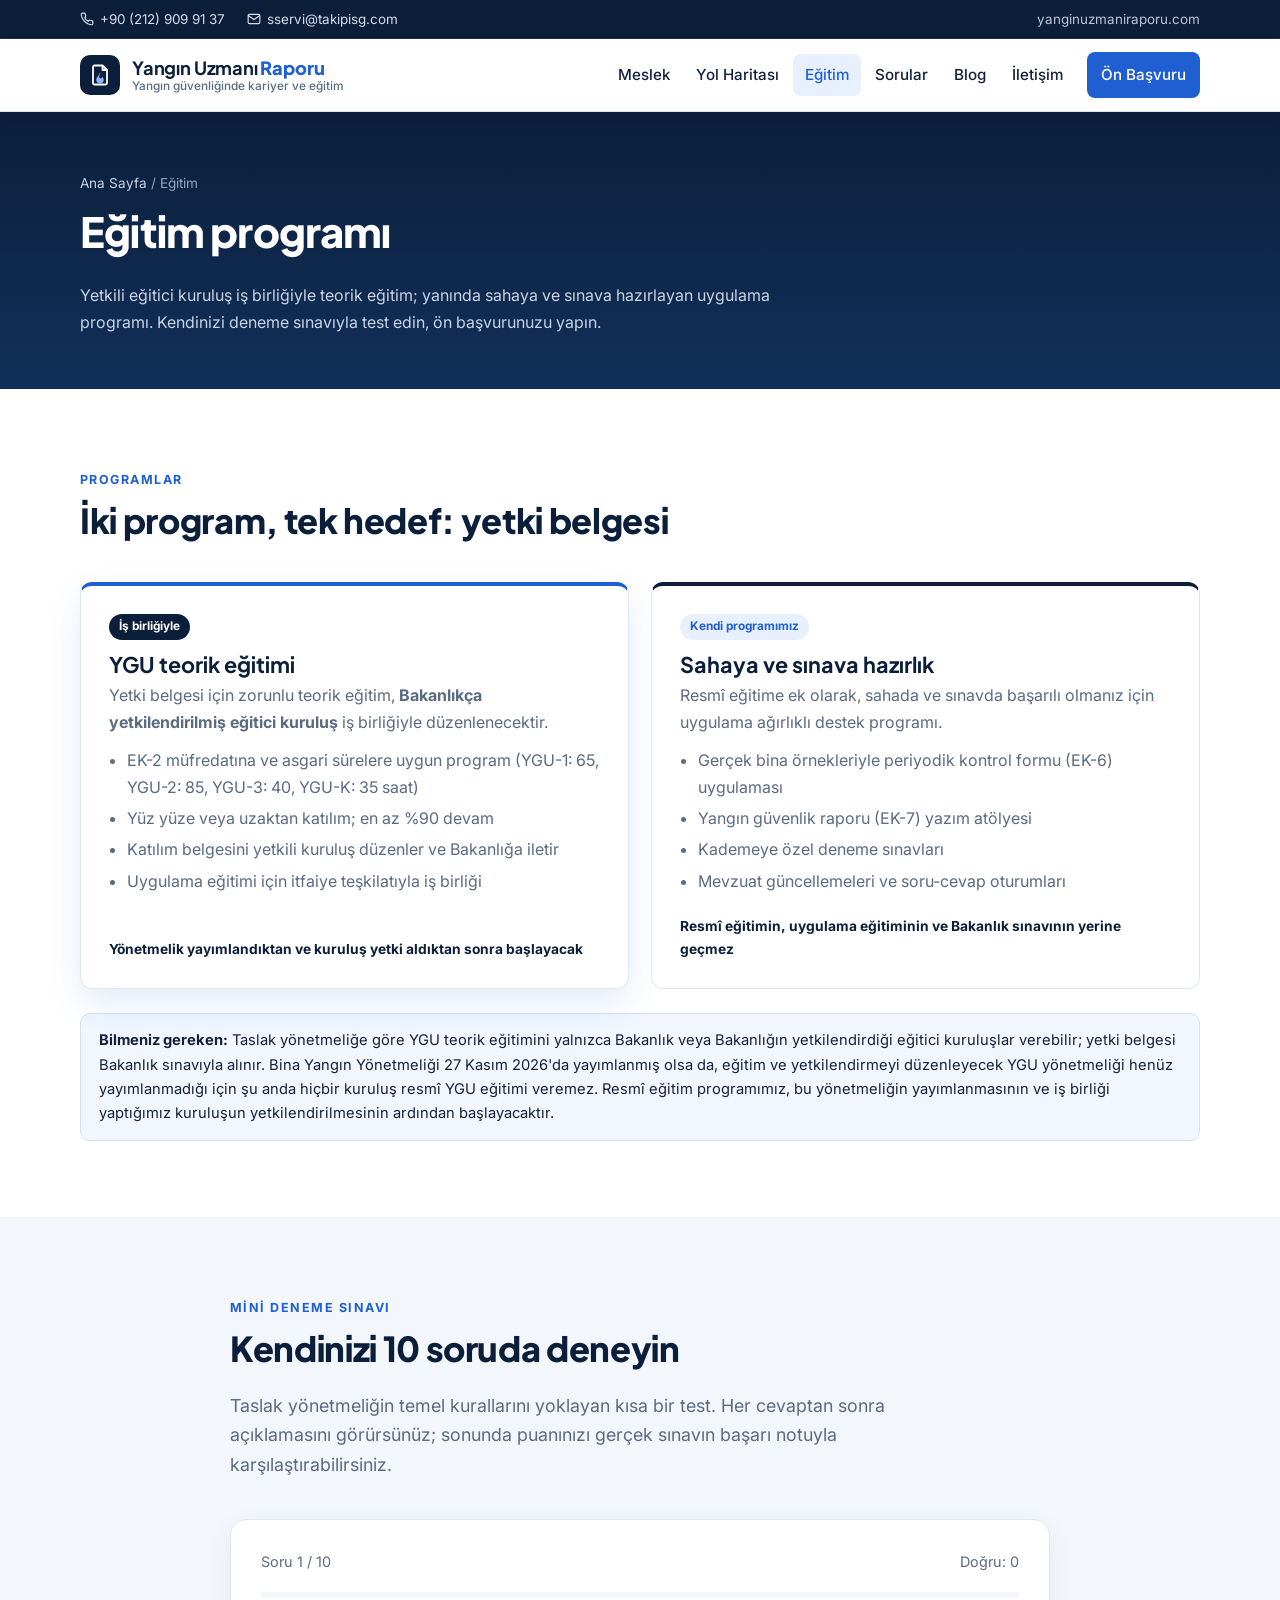
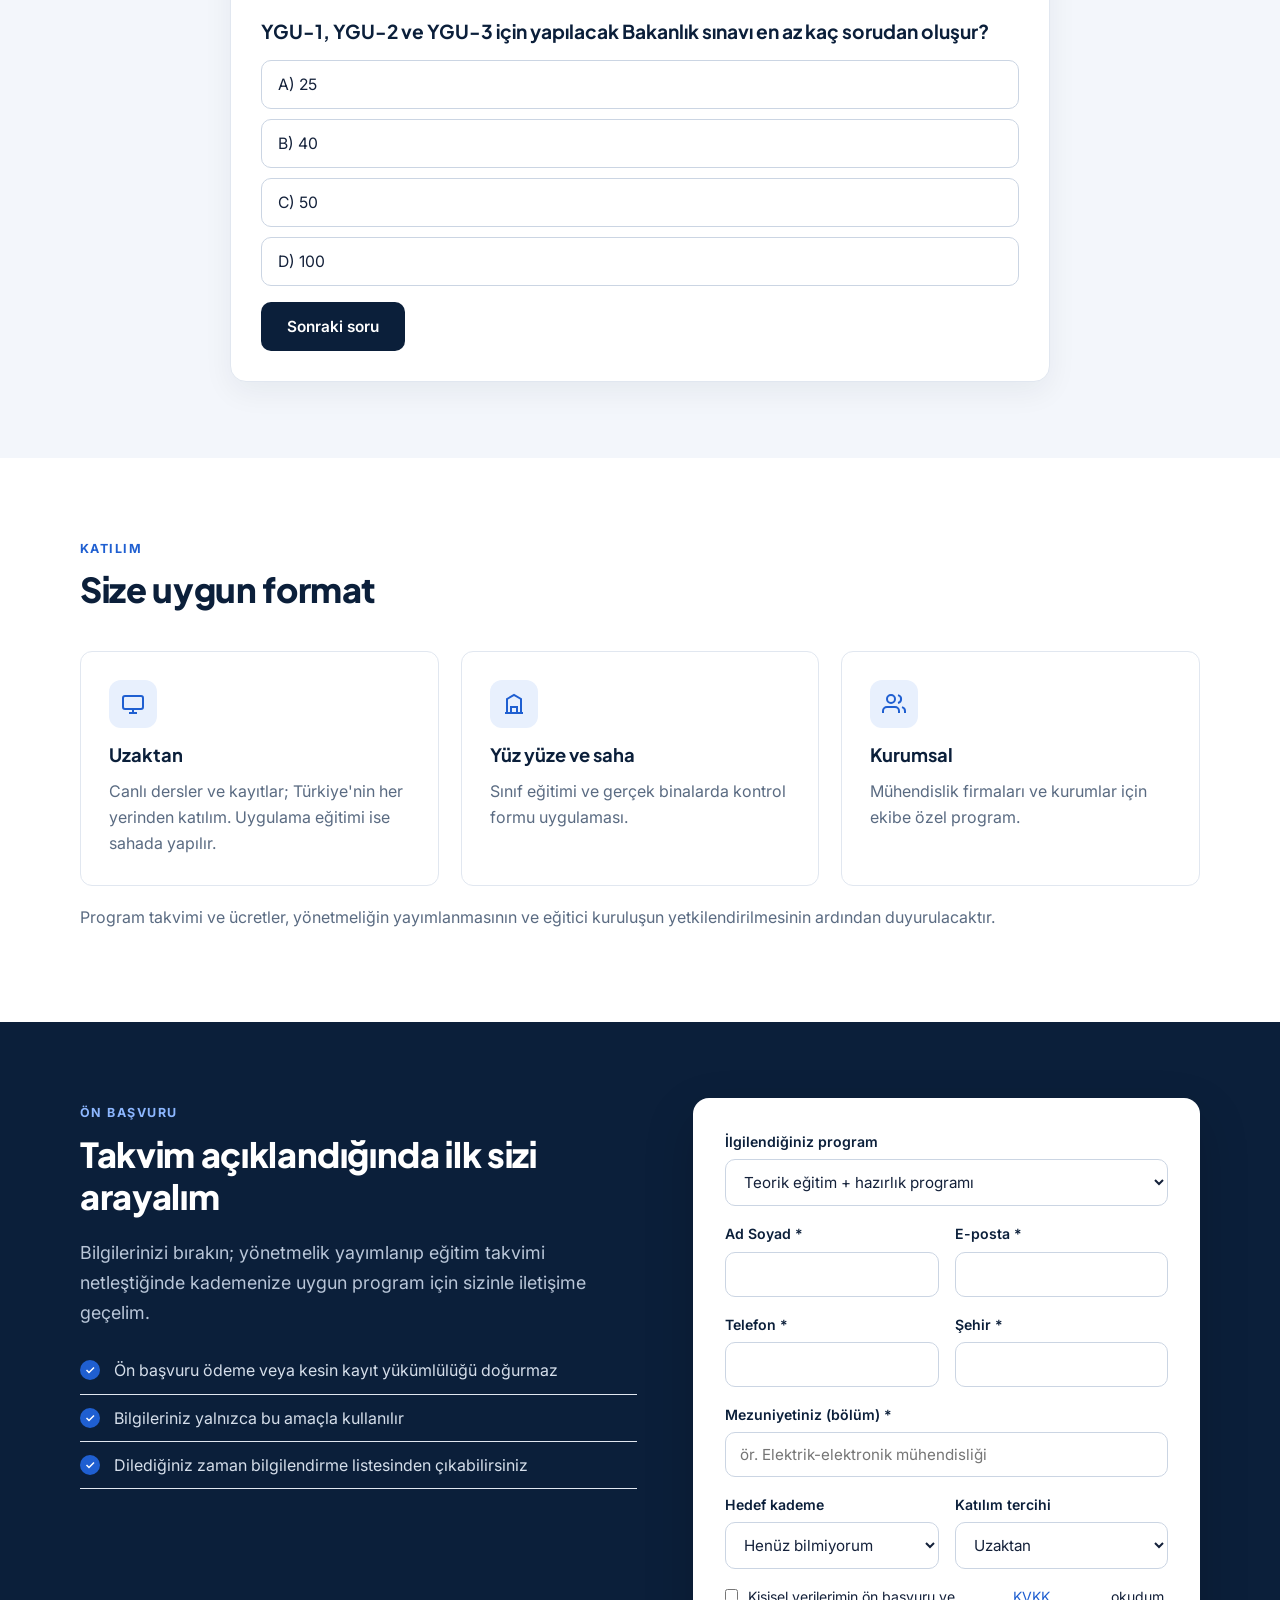
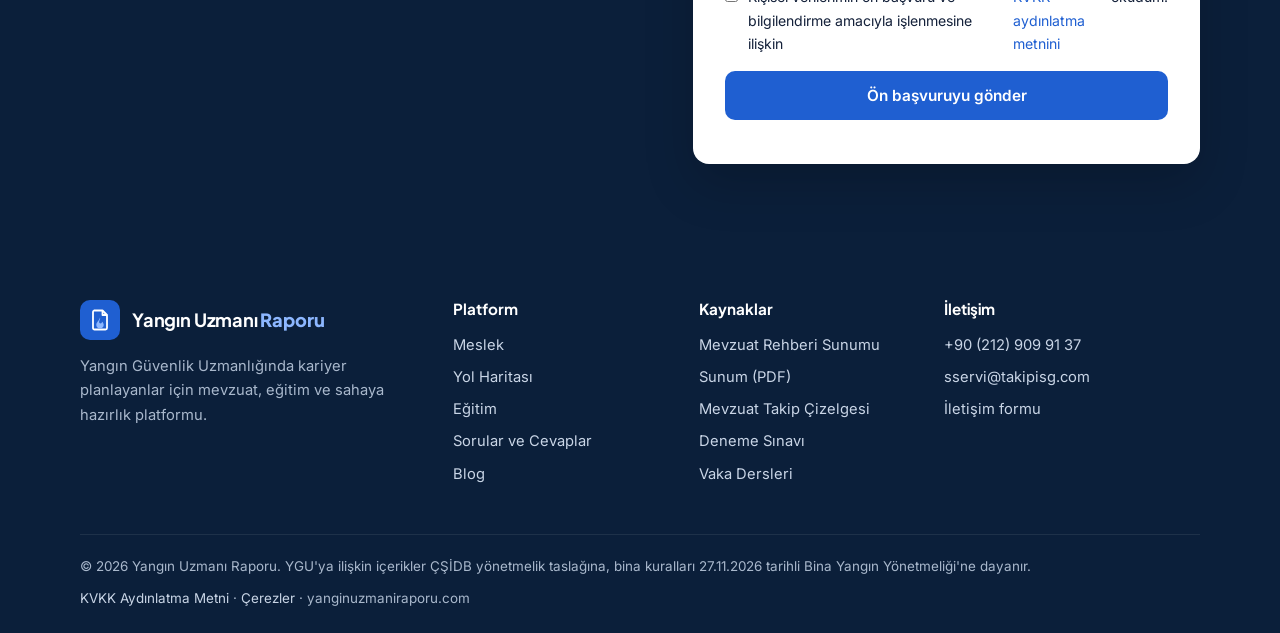
==== commit d0095b49: "Bina Yangın Yönetmeliği (RG 27.11.2026/33443) yayımına göre güncelleme - Mevzuat takip çizelgesi ve " ====
--- a/egitim.html
+++ b/egitim.html
@@ -59,7 +59,7 @@
         <div class="hours">Resmî eğitimin, uygulama eğitiminin ve Bakanlık sınavının yerine geçmez</div>
       </div>
     </div>
-    <div class="note" style="margin-top:24px"><strong>Bilmeniz gereken:</strong> Taslak yönetmeliğe göre YGU teorik eğitimini yalnızca Bakanlık veya Bakanlığın yetkilendirdiği eğitici kuruluşlar verebilir; yetki belgesi Bakanlık sınavıyla alınır. Yönetmelik henüz yayımlanmadığı için şu anda hiçbir kuruluş resmî YGU eğitimi veremez. Resmî eğitim programımız, yönetmeliğin yayımlanmasının ve iş birliği yaptığımız kuruluşun yetkilendirilmesinin ardından başlayacaktır.</div>
+    <div class="note" style="margin-top:24px"><strong>Bilmeniz gereken:</strong> Taslak yönetmeliğe göre YGU teorik eğitimini yalnızca Bakanlık veya Bakanlığın yetkilendirdiği eğitici kuruluşlar verebilir; yetki belgesi Bakanlık sınavıyla alınır. Bina Yangın Yönetmeliği 27 Kasım 2026'da yayımlanmış olsa da, eğitim ve yetkilendirmeyi düzenleyecek YGU yönetmeliği henüz yayımlanmadığı için şu anda hiçbir kuruluş resmî YGU eğitimi veremez. Resmî eğitim programımız, bu yönetmeliğin yayımlanmasının ve iş birliği yaptığımız kuruluşun yetkilendirilmesinin ardından başlayacaktır.</div>
   </div>
 </section>
 
--- a/assets/style.css
+++ b/assets/style.css
@@ -287,7 +287,7 @@
 @media (max-width: 860px) { .info-letter { grid-template-columns: 1fr; gap: 24px; } .info-side { position: static; } }
 
 /* Mevzuat takip çizelgesi */
-.track { list-style: none; margin: 0; padding: 0; display: grid; grid-template-columns: repeat(5, 1fr); gap: 0; position: relative; }
+.track { list-style: none; margin: 0; padding: 0; display: grid; grid-template-columns: repeat(6, 1fr); gap: 0; position: relative; }
 .track::before { content: ""; position: absolute; left: 0; right: 0; top: 15px; height: 3px; background: var(--line); }
 .track li { position: relative; padding: 42px 14px 0 0; }
 .track li::before { content: ""; position: absolute; left: 0; top: 6px; width: 21px; height: 21px; border-radius: 50%; background: #fff; border: 3px solid var(--line); }
@@ -316,6 +316,15 @@
 .roadmap h3 { font-size: 1.3rem; margin-bottom: 6px; }
 .roadmap .sub { color: var(--muted); margin-bottom: 16px; }
 @media (max-width: 640px) { .roadmap > li { padding-left: 62px; } .roadmap > li::before { width: 42px; height: 42px; font-size: 1.1rem; } .roadmap > li::after { left: 20px; top: 50px; } }
+
+/* Yeni yönetmelik kutusu */
+.byy-box { margin-top: 36px; border: 1px solid #cfe0fb; background: #f5f9ff; border-radius: 16px; padding: 28px; }
+.byy-head h3 { font-size: 1.35rem; margin: 10px 0 4px; }
+.byy-head p { color: var(--muted); font-size: .9rem; margin-bottom: 18px; }
+.byy-item { background: #fff; border: 1px solid var(--line); border-radius: 12px; padding: 16px 18px; color: var(--ink); font-size: .95rem; }
+.byy-item b { display: block; font-family: var(--font-head); color: var(--navy); margin-bottom: 4px; }
+.byy-item small { color: var(--muted); }
+@media (max-width: 640px) { .byy-box { padding: 20px 16px; } }
 
 /* Kademe karşılaştırma tablosu */
 .compare th:first-child, .compare td:first-child { width: 120px; }
